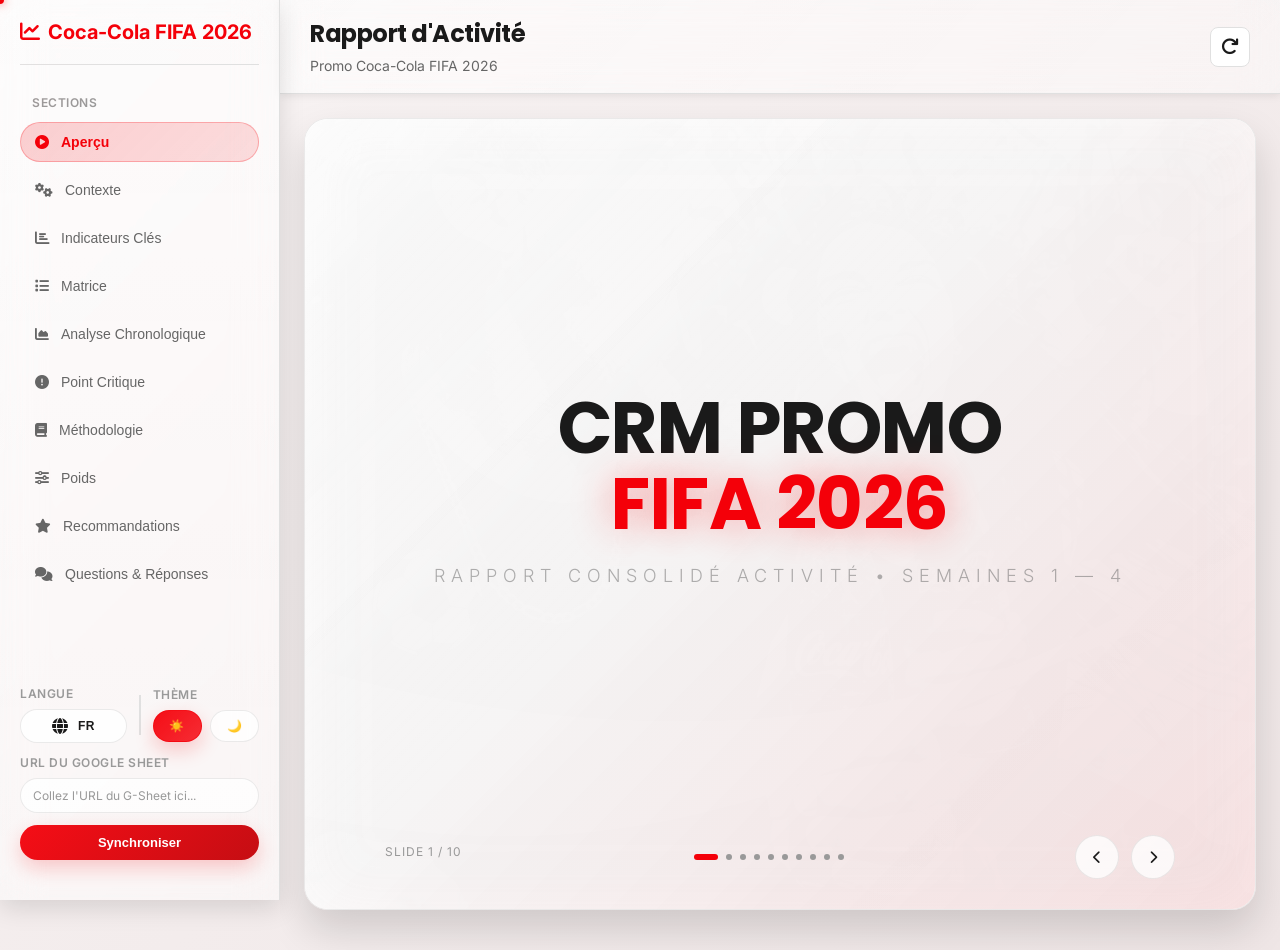
==== index.html @ 8c5ec9ca "Deploy dashboard" ====
<!DOCTYPE html>
<html lang="fr">
<head>
  <meta charset="UTF-8">
  <meta name="viewport" content="width=device-width, initial-scale=1.0">
  <title data-i18n="header.title">Rapport d'Activité - Coca-Cola FIFA 2026</title>
  
  <!-- Fonts -->
  <link rel="preconnect" href="https://fonts.googleapis.com">
  <link rel="preconnect" href="https://fonts.gstatic.com" crossorigin>
  <link href="https://fonts.googleapis.com/css2?family=Poppins:wght@300;500;700&family=Inter:wght@300;400;500;600;700&display=swap" rel="stylesheet">
  
  <!-- Font Awesome -->
  <link rel="stylesheet" href="https://cdnjs.cloudflare.com/ajax/libs/font-awesome/6.5.1/css/all.min.css">
  
  <!-- Main Stylesheet -->
  <link rel="stylesheet" href="css/main.css">
</head>
<body>

<!-- Curseur personnalisé -->
<div id="custom-cursor"></div>
<div id="cursor-halo"></div>

<div class="container">
  
  <!-- ============================================
       SIDEBAR NAVIGATION
       ============================================ -->
  <aside class="sidebar">
    <div class="sidebar-header">
      <div class="sidebar-logo">
        <i class="fas fa-chart-line"></i>
        <span data-i18n="sidebar.title">Coca-Cola FIFA 2026</span>
      </div>
      <button class="sidebar-toggle">
        <i class="fas fa-times"></i>
      </button>
    </div>
    
    <!-- Navigation Links -->
    <nav class="nav-section">
      <div class="nav-section-title" data-i18n="sidebar.sections">Sections</div>
      
      <button class="nav-link active" data-slide="0">
        <i class="fas fa-play-circle"></i>
        <span data-i18n="sidebar.nav.overview">Aperçu</span>
      </button>
      
      <button class="nav-link" data-slide="1">
        <i class="fas fa-cogs"></i>
        <span data-i18n="sidebar.nav.context">Contexte</span>
      </button>
      
      <button class="nav-link" data-slide="2">
        <i class="fas fa-chart-bar"></i>
        <span data-i18n="sidebar.nav.kpis">Indicateurs Clés</span>
      </button>
      
      <button class="nav-link" data-slide="3">
        <i class="fas fa-list"></i>
        <span data-i18n="sidebar.nav.matrix">Matrice</span>
      </button>
      
      <button class="nav-link" data-slide="4">
        <i class="fas fa-chart-area"></i>
        <span data-i18n="sidebar.nav.analysis">Analyse</span>
      </button>
      
      <button class="nav-link" data-slide="5">
        <i class="fas fa-exclamation-circle"></i>
        <span data-i18n="sidebar.nav.critical">Point Critique</span>
      </button>
      
      <button class="nav-link" data-slide="6">
        <i class="fas fa-book"></i>
        <span data-i18n="sidebar.nav.methodology">Méthodologie</span>
      </button>
      
      <button class="nav-link" data-slide="7">
        <i class="fas fa-sliders-h"></i>
        <span data-i18n="sidebar.nav.weighting">Poids</span>
      </button>
      
      <button class="nav-link" data-slide="8">
        <i class="fas fa-star"></i>
        <span data-i18n="sidebar.nav.recommendations">Recommandations</span>
      </button>
      
      <button class="nav-link" data-slide="9">
        <i class="fas fa-comments"></i>
        <span data-i18n="sidebar.nav.qa">Q&A</span>
      </button>
    </nav>
    
    <!-- Controls Section -->
    <div class="sidebar-controls">

      <!-- Language and Theme Controls -->
      <div class="goup-language-and-theme">
        <!-- Language Control -->
        <div class="control-group">
          <label class="control-label" data-i18n="controls.language">Langue</label>
          <button id="language-toggle" class="btn-control language-toggle">
              <i class="fas fa-globe"></i>
              <span id="current-language">FR</span>
          </button>
          <!-- <div class="control-buttons">
            <button class="btn-control active" data-lang="fr" data-i18n="controls.light">FR</button>
            <button class="btn-control" data-lang="en" data-i18n="controls.dark">EN</button>
          </div> -->
        </div>
        
        <div class="separator"></div>


        <!-- Theme Control -->
        <div class="control-group">
          <label class="control-label" data-i18n="controls.theme">Thème</label>
          <div class="control-buttons">
            <button class="btn-control active" data-theme="light" data-i18n="controls.light">☀️</button>
            <button class="btn-control" data-theme="dark" data-i18n="controls.dark">🌙</button>
          </div>
        </div>
      </div>

      
      <!-- Google Sheet URL Input -->
      <div class="control-group">
        <label class="control-label" data-i18n="controls.sheet_url">Google Sheet</label>
        <input 
          type="text" 
          id="sheet-url-input" 
          class="input-sheet-url" 
          data-i18n-placeholder="controls.sheet_placeholder"
          placeholder="Collez l'URL du G-Sheet ici..."
        >
      </div>
      
      <!-- Sync Button -->
      <button id="btn-sync" class="btn-sync" data-i18n="controls.sync">
        <i class="fas fa-sync-alt"></i> Synchroniser
      </button>
      
      <!-- Sync Status -->
      <div id="sync-status" class="sync-status"></div>
    </div>
  </aside>
  
  <!-- ============================================
       MAIN CONTENT AREA
       ============================================ -->
  <main class="main-content">
    
    <!-- Top Header -->
    <header class="top-header">
      <div>
        <h1 class="header-title" data-i18n="header.title">Rapport d'Activité</h1>
        <p style="font-size: 14px; color: var(--text-secondary); margin-top: 4px;" data-i18n="header.subtitle">Promo Coca-Cola FIFA 2026</p>
      </div>
      <div class="header-actions">
        <button class="btn-icon" id="btn-refresh" title="Actualiser">
          <i class="fas fa-redo"></i>
        </button>
      </div>
    </header>
    
    <!-- Presentation Deck -->
    <div class="presentation-container">
      <div class="presentation-deck">
        
        <!-- ============================================
             SLIDE 1: TITLE
             ============================================ -->
        <div class="slide active" id="s1">
          <div style="margin: auto; text-align: center;">
            <h1 style="font-size: 72px; line-height: 1.05; font-weight: 700; margin-bottom: 20px;">
              CRM PROMO<br><span style="color: var(--accent-red); text-shadow: 0 0 40px rgba(244,0,9,0.4);">FIFA 2026</span>
            </h1>
            <p style="font-size: 18px; letter-spacing: 6px; text-transform: uppercase; opacity: 0.5; font-weight: 300;" data-i18n="slide.subtitle">Rapport Consolidé Activité • Semaines 1 — 4</p>
          </div>
        </div>
        
        <!-- ============================================
             SLIDE 2: OPERATIONAL CONTEXT
             ============================================ -->
        <div class="slide" id="s2">
          <div class="slide-header">
            <div class="meta-info">Section 01</div>
            <h2 class="slide-title" data-i18n="slide2.title">Contexte Opérationnel</h2>
          </div>
          <div class="grid-2" style="margin: auto 0;">
            <p style="font-size: 20px; line-height: 1.7; font-weight: 300; color: var(--text-primary);" data-i18n="slide2.description">
              Lancement stratégique de la campagne d'activation le 8 Juin 2026. Prise en main immédiate du support de gestion par l'équipe CRM le 9 Juin afin de structurer la remontée de données et optimiser l'entonnoir d'engagement.
            </p>
            <div class="glass-panel">
              <h3 style="margin-bottom: 15px; color: var(--accent-red);" data-i18n="slide2.mission">
                <i class="fa-solid fa-crosshairs" style="margin-right: 10px;"></i> Mission Clé
              </h3>
              <p data-i18n="slide2.mission_desc">Transformer le flux brut d'appels entrants et d'interactions WhatsApp en rapports qualitatifs exploitables pour l'audit marketing final.</p>
            </div>
          </div>
        </div>
        
        <!-- ============================================
             SLIDE 3: KPI
             ============================================ -->
        <div class="slide" id="s3">
          <div class="slide-header">
            <div class="meta-info">Section 02</div>
            <h2 class="slide-title" data-i18n="slide3.title">Indicateurs Majeurs (KPI)</h2>
          </div>
          <div class="grid-3">
            <div class="interactive-card">
              <i class="fa-solid fa-database"></i>
              <div class="huge-number" data-kpi="crm-lines">871</div>
              <h3 data-i18n="slide3.crm_lines">Lignes CRM</h3>
              <p style="font-size: 14px; margin-top: 10px;" data-i18n="slide3.crm_desc">Enregistrements d'incidents consolidés et qualifiés.</p>
            </div>
            <div class="interactive-card">
              <i class="fa-solid fa-filter"></i>
              <div class="huge-number">100%</div>
              <h3 data-i18n="slide3.segmentation">Segmentation</h3>
              <p style="font-size: 14px; margin-top: 10px;" data-i18n="slide3.segmentation_desc">Saisie rigoureuse par type de plainte et région.</p>
            </div>
            <div class="interactive-card">
              <i class="fa-solid fa-map-location-dot"></i>
              <div class="huge-number">Hub</div>
              <h3 data-i18n="slide3.hub">Kinshasa</h3>
              <p style="font-size: 14px; margin-top: 10px;" data-i18n="slide3.hub_desc">Épicentre du traitement opérationnel Eldorado.</p>
            </div>
          </div>
        </div>
        
        <!-- ============================================
             SLIDE 4: INCIDENT MATRIX
             ============================================ -->
        <div class="slide" id="s4">
          <div class="slide-header">
            <div class="meta-info">Section 03</div>
            <h2 class="slide-title" data-i18n="slide4.title">Matrice des Incidents</h2>
          </div>
          <div class="glass-panel matrix-shell" style="margin-top: 8px; padding: 0;">
            <div class="matrix-table-wrapper">
              <table id="incident-matrix-table" class="incident-matrix-table">
                <thead></thead>
                <tbody></tbody>
              </table>
            </div>
          </div>
        </div>
        
        <!-- ============================================
             SLIDE 5: WEEKLY ANALYSIS
             ============================================ -->
        <div class="slide" id="s5">
          <div class="slide-header">
            <div class="meta-info">Section 04 • Module Dynamique</div>
            <h2 class="slide-title" data-i18n="slide5.title">Analyse Chronologique par Filtre</h2>
          </div>
          <div class="filter-nav"></div>
          <div class="grid-2" style="margin-top: 10px; gap: 24px; align-items: center;">
            <div class="glass-panel week-panel" style="text-align: center;">
              <h3 id="week-title" style="color: var(--accent-red); margin-bottom: 20px;">Statistiques Semaine 1</h3>
              <div style="font-size: 64px; font-weight: 700; margin-bottom: 10px;" data-metric="ticket-count">144</div>
              <p data-i18n="slide5.tickets">Tickets Enregistrés</p>
              <div id="week-status" style="margin-top: 15px; padding: 6px 15px; background: rgba(34, 197, 94, 0.2); border-radius: 20px; display: inline-block; color: #22c55e;">Phase Test / Stable</div>
            </div>
            <div class="metrics-stack">
              <div class="metric-row">
                <div class="metric-label" data-i18n="slide5.rate">Taux d'incidents capsule</div>
                <div class="track"><div class="fill" id="bar-fill-1" style="width: 25%;"></div></div>
              </div>
              <div class="week-bars" id="week-bars"></div>
              <div class="week-legend" id="week-pie-legend"></div>
              <p style="font-size: 14px; opacity: 0.6;" data-i18n="slide5.hint">Cliquez sur les boutons de semaine ci-dessus pour observer l'évolution exponentielle des goulots d'étranglement.</p>
            </div>
          </div>
        </div>
        
        <!-- ============================================
             SLIDE 6: CRITICAL POINT
             ============================================ -->
        <div class="slide" id="s6">
          <div class="slide-header">
            <div class="meta-info">Section 05</div>
            <h2 class="slide-title" data-i18n="slide6.title">Point Critique : Lisibilité</h2>
          </div>
          <div class="grid-2" style="margin: auto 0;">
            <div class="glass-panel">
              <h3 style="margin-bottom: 15px; color: var(--accent-red);" data-i18n="slide6.anomaly">
                <i class="fa-solid fa-eye-slash" style="margin-right: 10px;"></i> Anomalie Majeure
              </h3>
              <p data-i18n="slide6.anomaly_desc">Les codes imprimés sous les capsules présentent des défauts de lisibilité chroniques, transformant l'expérience utilisateur en source de frustration.</p>
            </div>
            <div class="glass-panel" style="background: rgba(244,0,9,0.02); border-color: rgba(244,0,9,0.15);">
              <h3 style="margin-bottom: 15px;" data-i18n="slide6.overload">Surcharge Équipe</h3>
              <p data-i18n="slide6.overload_desc">Ce défaut technique transforme l'expérience automatisée (Chatbot) en une obligation de traitement manuel par l'équipe d'Eldorado Design, provoquant un allongement des délais de réponse en Semaine 4.</p>
            </div>
          </div>
        </div>
        
        <!-- ============================================
             SLIDE 7: METHODOLOGY
             ============================================ -->
        <div class="slide" id="s7">
          <div class="slide-header">
            <div class="meta-info">Section 06</div>
            <h2 class="slide-title" data-i18n="slide7.title">Rapprochements Statistiques</h2>
          </div>
          <div class="glass-panel" style="margin: auto 0;">
            <p style="font-size: 20px; font-weight: 500; margin-bottom: 30px; color: var(--text-primary);" data-i18n="slide7.note">
              Note méthodologique pour la lecture des tableaux de bord marketing :
            </p>
            <div class="grid-2">
              <div>
                <h4 style="color: var(--accent-red); margin-bottom: 10px;" data-i18n="slide7.unreadable_vs">
                  <i class="fa-solid fa-shuffle"></i> Codes Illisibles vs Rejetés
                </h4>
                <p style="font-size: 15px;" data-i18n="slide7.unreadable_vs_desc">La majorité des codes catégorisés comme "rejetés par le système informatique" découlent en réalité d'une mauvaise lecture induite par l'impression floue.</p>
              </div>
              <div>
                <h4 style="color: var(--accent-red); margin-bottom: 10px;" data-i18n="slide7.delayed_vs">
                  <i class="fa-solid fa-shuffle"></i> Gain Différé vs Non Reçu
                </h4>
                <p style="font-size: 15px;" data-i18n="slide7.delayed_vs_desc">La nuance repose uniquement sur l'état d'esprit et l'urgence exprimée par le consommateur au téléphone lors de son appel au support.</p>
              </div>
            </div>
          </div>
        </div>
        
        <!-- ============================================
             SLIDE 8: PROPORTIONAL WEIGHTS
             ============================================ -->
        <div class="slide" id="s8">
          <div class="slide-header">
            <div class="meta-info">Section 07</div>
            <h2 class="slide-title" data-i18n="slide8.title">Poids Proportionnel des Requêtes</h2>
          </div>
          <div class="glass-panel metrics-stack" style="margin: auto 0;">
            <div class="weight-chart-shell">
              <div class="weight-bars" id="weight-bars"></div>
            </div>
            <div class="weight-legend">
              <div class="metric-row legend-row" id="metric-unreadable">
                <span class="legend-swatch"></span>
                <div class="metric-label" data-i18n="slide8.unreadable">Codes Illisibles & Rejetés</div>
                <div class="metric-value">29%</div>
              </div>
              <div class="metric-row legend-row" id="metric-delayed">
                <span class="legend-swatch"></span>
                <div class="metric-label" data-i18n="slide8.delayed">Gains Différés (Opérateurs)</div>
                <div class="metric-value">21%</div>
              </div>
              <div class="metric-row legend-row" id="metric-bugs">
                <span class="legend-swatch"></span>
                <div class="metric-label" data-i18n="slide8.bugs">Bugs d'Accès Chatbot</div>
                <div class="metric-value">15%</div>
              </div>
              <div class="metric-row legend-row" id="metric-info">
                <span class="legend-swatch"></span>
                <div class="metric-label" data-i18n="slide8.info">Demandes d'Informations</div>
                <div class="metric-value">35%</div>
              </div>
            </div>
          </div>
        </div>
        
        <!-- ============================================
             SLIDE 9: RECOMMENDATIONS
             ============================================ -->
        <div class="slide" id="s9">
          <div class="slide-header">
            <div class="meta-info">Section 08</div>
            <h2 class="slide-title" data-i18n="slide9.title">Recommandations Immédiates</h2>
          </div>
          <div class="grid-3" style="margin: auto 0;">
            <div class="glass-panel">
              <div style="font-size: 24px; font-weight: 700; color: var(--accent-red); margin-bottom: 10px;">01. <span data-i18n="slide9.tech">Technique</span></div>
              <p style="font-size: 14px;" data-i18n="slide9.tech_desc">Mettre en place un script de tolérance sur le Chatbot permettant de tester automatiquement les substitutions courantes (ex: remplacer 'O' par '0').</p>
            </div>
            <div class="glass-panel">
              <div style="font-size: 24px; font-weight: 700; color: var(--accent-red); margin-bottom: 10px;">02. <span data-i18n="slide9.process">Process</span></div>
              <p style="font-size: 14px;" data-i18n="slide9.process_desc">Ajouter un message d'attente automatique rappelant aux participants un délai de vérification réseau pouvant atteindre 48 heures maximum.</p>
            </div>
            <div class="glass-panel">
              <div style="font-size: 24px; font-weight: 700; color: var(--accent-red); margin-bottom: 10px;">03. <span data-i18n="slide9.print">Print</span></div>
              <p style="font-size: 14px;" data-i18n="slide9.print_desc">Ajuster la calibration des têtes d'impression en usine d'embouteillage pour contrer les anomalies de déchiffrage.</p>
            </div>
          </div>
        </div>
        
        <!-- ============================================
             SLIDE 10: Q&A
             ============================================ -->
        <div class="slide" id="s10">
          <div style="margin: auto; text-align: center;">
            <h2 style="font-size: 56px; margin-bottom: 20px;" data-i18n="slide10.title">Questions & Réponses</h2>
            <p style="font-size: 18px; max-width: 600px; margin: 0 auto 40px; opacity: 0.7;" data-i18n="slide10.thanks">
              Merci pour votre attention. Le registre de données CRM historique reste consultable pour audit complémentaire.
            </p>
            <div style="font-size: 11px; letter-spacing: 2px; text-transform: uppercase; opacity: 0.3;" data-i18n="slide10.footer">
              Livrable Stratégique Eldorado Design • Kinshasa 2026
            </div>
          </div>
        </div>
        
        <!-- Deck Controls -->
        <div class="deck-controls">
          <div class="meta-info" id="deck-tracker">Slide 1 / 10</div>
          <div class="indicators" id="dots-container"></div>
          <div class="nav-arrows">
            <button class="arrow" title="Précédent">
              <i class="fa-solid fa-chevron-left"></i>
            </button>
            <button class="arrow" title="Suivant">
              <i class="fa-solid fa-chevron-right"></i>
            </button>
          </div>
        </div>
      </div>
    </div>
  </main>
</div>

<!-- Scripts -->
<script src="js/i18n.js"></script>
<script src="js/sheets-sync.js"></script>
<script src="js/app.js"></script>

</body>
</html>
---- css/main.css ----
/* ============================================
   COCA-COLA FIFA 2026 DASHBOARD
   Main Stylesheet - Responsive & Themeable
   ============================================ */

:root {
  /* Light Mode Colors */
  --bg-primary: #ffffff;
  --bg-secondary: #f8f9fa;
  --bg-tertiary: #e9ecef;
  --text-primary: #1a1a1a;
  --text-secondary: #666666;
  --text-tertiary: #999999;
  --border-color: #e0e0e0;
  --accent-red: #F40009;
  --accent-red-light: rgba(244, 0, 9, 0.1);
  --accent-red-dark: #c20006;
  --glass-bg: rgba(255, 255, 255, 0.78);
  --glass-border: rgba(0, 0, 0, 0.08);
  --shadow-sm: 0 2px 8px rgba(0, 0, 0, 0.08);
  --shadow-md: 0 8px 24px rgba(0, 0, 0, 0.12);
  --shadow-lg: 0 20px 40px rgba(0, 0, 0, 0.15);
  --page-bg: linear-gradient(135deg, #f7f2f2 0%, #efe6e6 100%);
  --deck-bg: linear-gradient(135deg, rgba(255, 255, 255, 0.9), rgba(255, 255, 255, 0.82));
  --slide-bg: linear-gradient(135deg, rgba(255, 255, 255, 0.96) 0%, rgba(250, 247, 247, 0.98) 100%);
  --panel-bg: rgba(255, 255, 255, 0.74);
  --panel-border: rgba(0, 0, 0, 0.08);
  --panel-shadow: 0 12px 36px rgba(0, 0, 0, 0.08), inset 0 1px 0 rgba(255, 255, 255, 0.38);
  --slide-overlay: linear-gradient(135deg, rgba(255, 255, 255, 0.22), transparent 45%, rgba(244, 0, 9, 0.08));
  --page-overlay: linear-gradient(135deg, rgba(255, 255, 255, 0.76) 0%, rgba(245, 240, 240, 0.9) 100%);
}

body.dark-mode {
  --bg-primary: #060000;
  --bg-secondary: rgba(18, 8, 8, 0.92);
  --bg-tertiary: rgba(255, 255, 255, 0.08);
  --text-primary: #ffffff;
  --text-secondary: rgba(255, 255, 255, 0.72);
  --text-tertiary: rgba(255, 255, 255, 0.5);
  --border-color: rgba(255, 255, 255, 0.12);
  --glass-bg: rgba(255, 255, 255, 0.05);
  --glass-border: rgba(255, 255, 255, 0.12);
  --shadow-sm: 0 2px 8px rgba(0, 0, 0, 0.35);
  --shadow-md: 0 8px 24px rgba(0, 0, 0, 0.45);
  --shadow-lg: 0 20px 40px rgba(0, 0, 0, 0.6);
  --page-bg: linear-gradient(135deg, #050000 0%, #0a0000 100%);
  --deck-bg: linear-gradient(135deg, rgba(255, 255, 255, 0.04), rgba(255, 255, 255, 0.02));
  --slide-bg: linear-gradient(135deg, rgba(10, 1, 1, 0.95) 0%, rgba(4, 0, 0, 0.98) 100%);
  --panel-bg: rgba(255, 255, 255, 0.04);
  --panel-border: rgba(255, 255, 255, 0.1);
  --panel-shadow: 0 12px 36px rgba(0, 0, 0, 0.28), inset 0 1px 0 rgba(255, 255, 255, 0.12);
  --slide-overlay: linear-gradient(135deg, rgba(255, 255, 255, 0.03), transparent 45%, rgba(244, 0, 9, 0.08));
  --page-overlay: linear-gradient(135deg, rgba(5, 0, 0, 0.95) 0%, rgba(10, 1, 1, 0.92) 100%);
}

/* ============================================
   RESET & CORE
   ============================================ */

* {
  box-sizing: border-box;
  margin: 0;
  padding: 0;
  cursor: none !important;
}

/* Curseur personnalisé */
#custom-cursor {
  width: 8px;
  height: 8px;
  background: var(--accent-red);
  border-radius: 50%;
  position: fixed;
  pointer-events: none;
  z-index: 10000;
  transform: translate(-50%, -50%);
  transition: width 0.2s, height 0.2s, background-color 0.2s;
  box-shadow: 0 0 10px rgba(244, 0, 9, 0.6);
}

#cursor-halo {
  width: 300px;
  height: 300px;
  background: radial-gradient(circle, rgba(244, 0, 9, 0.15) 0%, transparent 70%);
  position: fixed;
  pointer-events: none;
  z-index: 9999;
  transform: translate(-50%, -50%);
  mix-blend-mode: screen;
}

html {
  scroll-behavior: smooth;
  cursor: none !important;
}

body {
  position: relative;
  font-family: 'Inter', -apple-system, BlinkMacSystemFont, 'Segoe UI', sans-serif;
  background: var(--page-bg);
  color: var(--text-primary);
  transition: background 0.3s ease, color 0.3s ease;
  overflow-x: hidden;
}

body::before {
  content: '';
  position: fixed;
  inset: 0;
  background-image: url('../Gemini_Generated_Image_10ymps10ymps10ym.png');
  background-position: center;
  background-size: cover;
  opacity: 0;
  filter: grayscale(1) brightness(0.7);
  pointer-events: none;
  z-index: -2;
  transition: opacity 0.3s ease;
}

body::after {
  content: '';
  position: fixed;
  inset: 0;
  background: var(--page-overlay);
  pointer-events: none;
  z-index: -1;
}

body.dark-mode::before {
  opacity: 0.06;
}

body.dark-mode {
  background: var(--page-bg);
}

/* ============================================
   LAYOUT & GRID
   ============================================ */

.container {
  display: flex;
  min-height: 100vh;
  position: relative;
}

.sidebar {
  width: 280px;
  background: linear-gradient(180deg, rgba(255, 255, 255, 0.06), rgba(255, 255, 255, 0.03));
  backdrop-filter: blur(20px) saturate(140%);
  -webkit-backdrop-filter: blur(20px) saturate(140%);
  border-right: 1px solid var(--border-color);
  padding: 20px;
  overflow-y: auto;
  position: fixed;
  height: 100vh;
  left: 0;
  top: 0;
  z-index: 1000;
  box-shadow: var(--shadow-md);
  transition: transform 0.3s ease;
}

.sidebar.collapsed {
  transform: translateX(-100%);
}

@media (max-width: 768px) {
  .sidebar {
    width: 100%;
    transform: translateX(-100%);
  }
  
  .sidebar.active {
    transform: translateX(0);
  }
}

.main-content {
  margin-left: 280px;
  flex: 1;
  display: flex;
  flex-direction: column;
}

@media (max-width: 768px) {
  .main-content {
    margin-left: 0;
  }
}

/* ============================================
   SIDEBAR NAVIGATION
   ============================================ */

.sidebar-header {
  display: flex;
  align-items: center;
  justify-content: space-between;
  margin-bottom: 30px;
  padding-bottom: 20px;
  border-bottom: 1px solid var(--border-color);
}

.sidebar-logo {
  font-size: 20px;
  font-weight: 700;
  color: var(--accent-red);
  display: flex;
  align-items: center;
  gap: 8px;
}

.sidebar-logo svg {
  width: 24px;
  height: 24px;
}

.sidebar-toggle {
  display: none;
  background: none;
  border: none;
  cursor: pointer;
  font-size: 20px;
  color: var(--text-primary);
}

@media (max-width: 768px) {
  .sidebar-toggle {
    display: block;
  }
}

.nav-section {
  margin-bottom: 30px;
}

.nav-section-title {
  font-size: 12px;
  font-weight: 600;
  text-transform: uppercase;
  color: var(--text-tertiary);
  letter-spacing: 0.5px;
  margin-bottom: 12px;
  padding-left: 12px;
}

.nav-link {
  display: flex;
  align-items: center;
  gap: 12px;
  padding: 11px 14px;
  margin-bottom: 8px;
  border-radius: 999px;
  background: transparent;
  border: 1px solid transparent;
  color: var(--text-secondary);
  cursor: pointer;
  font-size: 14px;
  font-weight: 500;
  transition: all 0.2s ease;
  text-align: left;
  width: 100%;
}

.nav-link:hover {
  background: rgba(244, 0, 9, 0.12);
  color: var(--accent-red);
  border-color: rgba(244, 0, 9, 0.2);
}

.nav-link.active {
  background: linear-gradient(135deg, rgba(244, 0, 9, 0.18), rgba(244, 0, 9, 0.12));
  color: var(--accent-red);
  border-color: rgba(244, 0, 9, 0.24);
  font-weight: 600;
}

.nav-link svg {
  width: 18px;
  height: 18px;
}

/* ============================================
   SIDEBAR CONTROLS
   ============================================ */

.sidebar-controls {
  position: absolute;
  bottom: 20px;
  left: 20px;
  right: 20px;
  display: flex;
  flex-direction: column;
  gap: 12px;
}

.goup-language-and-theme {
  display: flex;
  flex-direction: row;
  gap: 12px;
  align-items: center;
  width: 100%;
}

.goup-language-and-theme .control-group {
  /* flex: 1; */
  width: 100%;
}

.goup-language-and-theme .separator {
  flex-grow: 1;
  height: 40px !important;
  width: .5px;
  /* background: var(--border-color) !important; */
  border: 1px solid var(--border-color);
}

.control-group {
  display: flex;
  flex-direction: column;
  gap: 8px;
}

.control-label {
  font-size: 12px;
  font-weight: 600;
  text-transform: uppercase;
  color: var(--text-tertiary);
  letter-spacing: 0.5px;
}

.control-buttons {
  display: flex;
  gap: 8px;
}

.btn-control {
  flex: 1;
  padding: 8px 10px;
  border: 1px solid var(--glass-border);
  border-radius: 999px;
  background: var(--glass-bg);
  color: var(--text-primary);
  cursor: pointer;
  font-size: 12px;
  font-weight: 600;
  letter-spacing: 0.04em;
  text-transform: uppercase;
  transition: all 0.2s ease;
  box-shadow: inset 0 1px 0 rgba(255, 255, 255, 0.16);
}

.btn-control:hover {
  background: rgba(244, 0, 9, 0.14);
  color: var(--accent-red);
  border-color: rgba(244, 0, 9, 0.24);
  transform: translateY(-1px);
}

.btn-control.active {
  background: linear-gradient(135deg, rgba(244, 0, 9, 0.95), rgba(244, 0, 9, 0.82));
  color: white;
  border-color: rgba(244, 0, 9, 0.6);
  box-shadow: 0 8px 20px rgba(244, 0, 9, 0.2);
}

.input-sheet-url {
  width: 100%;
  padding: 9px 12px;
  border: 1px solid var(--glass-border);
  border-radius: 999px;
  background: var(--glass-bg);
  color: var(--text-primary);
  font-size: 12px;
  font-family: 'Inter', sans-serif;
  box-shadow: inset 0 1px 0 rgba(255, 255, 255, 0.16);
}

.input-sheet-url::placeholder {
  color: var(--text-tertiary);
}

.btn-sync {
  width: 100%;
  padding: 10px 16px;
  background: linear-gradient(135deg, rgba(244, 0, 9, 0.95), rgba(194, 0, 6, 0.95));
  color: white;
  border: none;
  border-radius: 999px;
  cursor: pointer;
  font-size: 13px;
  font-weight: 600;
  transition: all 0.2s ease;
  box-shadow: 0 8px 20px rgba(244, 0, 9, 0.2);
}

.btn-sync:hover {
  transform: translateY(-1px);
  box-shadow: 0 10px 24px rgba(244, 0, 9, 0.25);
}

.btn-sync:disabled {
  opacity: 0.5;
  cursor: not-allowed;
}

/* ============================================
   TOP HEADER
   ============================================ */

.top-header {
  background: linear-gradient(135deg, rgba(255, 255, 255, 0.06), rgba(255, 255, 255, 0.03));
  backdrop-filter: blur(18px) saturate(140%);
  -webkit-backdrop-filter: blur(18px) saturate(140%);
  border-bottom: 1px solid var(--border-color);
  padding: 16px 30px;
  display: flex;
  justify-content: space-between;
  align-items: center;
  box-shadow: var(--shadow-sm);
}

.header-title {
  font-size: 24px;
  font-weight: 700;
  color: var(--text-primary);
}

.header-actions {
  display: flex;
  gap: 12px;
  align-items: center;
}

.btn-icon {
  width: 40px;
  height: 40px;
  border-radius: 8px;
  border: 1px solid var(--border-color);
  background-color: var(--bg-primary);
  color: var(--text-primary);
  cursor: pointer;
  display: flex;
  align-items: center;
  justify-content: center;
  transition: all 0.2s ease;
  font-size: 18px;
}

.btn-icon:hover {
  background-color: var(--accent-red-light);
  color: var(--accent-red);
  border-color: var(--accent-red);
}

/* ============================================
   PRESENTATION DECK
   ============================================ */

.presentation-container {
  flex: 1;
  overflow: auto;
  display: flex;
  justify-content: center;
  align-items: stretch;
  background: var(--page-bg);
  padding: 24px 24px 40px;
}

.presentation-deck {
  width: 100%;
  max-width: 1480px;
  height: min(88vh, 960px);
  min-height: 760px;
  background: var(--deck-bg);
  backdrop-filter: blur(24px) saturate(140%);
  -webkit-backdrop-filter: blur(24px) saturate(140%);
  border: 1px solid var(--glass-border);
  border-radius: 24px;
  box-shadow: var(--shadow-lg);
  overflow: hidden;
  position: relative;
  backdrop-filter: blur(24px) saturate(140%);
}

.slide {
  position: absolute;
  top: 0;
  left: 0;
  width: 100%;
  height: 100%;
  padding: 48px 64px 96px;
  display: flex;
  flex-direction: column;
  opacity: 0;
  pointer-events: none;
  transform: scale(0.98) translateY(10px);
  transition: opacity 0.6s cubic-bezier(0.25, 1, 0.5, 1), transform 0.6s cubic-bezier(0.25, 1, 0.5, 1);
  z-index: 1;
  background: var(--slide-bg);
  overflow-y: auto;
  overflow-x: hidden;
  isolation: isolate;
}

.slide::before {
  content: '';
  position: absolute;
  inset: 0;
  background-image: url('../Gemini_Generated_Image_10ymps10ymps10ym.png');
  backdrop-filter: blur(32px) saturate(140%);
  background-size: cover;
  background-position: center;
  opacity: 0.1;
  filter: grayscale(1) brightness(0.7);
  mix-blend-mode: screen;
  z-index: -1;
}

.slide::after {
  content: '';
  position: absolute;
  inset: 0;
  background: var(--slide-overlay);
  z-index: -1;
}

.slide.active {
  opacity: 1;
  pointer-events: auto;
  transform: scale(1) translateY(0);
  z-index: 2;
}

/* ============================================
   GLASS MORPHISM & CARDS
   ============================================ */

.glass-panel {
  background: var(--panel-bg);
  backdrop-filter: blur(22px) saturate(140%);
  -webkit-backdrop-filter: blur(22px) saturate(140%);
  border: 1px solid var(--panel-border);
  border-radius: 20px;
  padding: 30px;
  box-shadow: var(--panel-shadow);
  transition: all 0.4s cubic-bezier(0.25, 1, 0.5, 1);
}

.glass-panel:hover {
  border-color: rgba(244, 0, 9, 0.3);
  background: rgba(244, 0, 9, 0.05);
  box-shadow: 0 20px 40px rgba(244, 0, 9, 0.14), inset 0 1px 0 rgba(255, 255, 255, 0.14);
  transform: translateY(-4px);
}

.interactive-card {
  background: rgba(255, 255, 255, 0.04);
  backdrop-filter: blur(18px) saturate(140%);
  -webkit-backdrop-filter: blur(18px) saturate(140%);
  border: 1px solid rgba(255, 255, 255, 0.08);
  border-radius: 18px;
  padding: 24px;
  text-align: center;
  transition: all 0.4s cubic-bezier(0.25, 1, 0.5, 1);
  box-shadow: 0 10px 28px rgba(0, 0, 0, 0.22);
}

.interactive-card:hover {
  transform: translateY(-10px) scale(1.01);
  border-color: rgba(244, 0, 9, 0.34);
  background: rgba(244, 0, 9, 0.07);
  box-shadow: 0 18px 36px rgba(244, 0, 9, 0.16), inset 0 1px 0 rgba(255, 255, 255, 0.12);
}

.interactive-card i {
  font-size: 36px;
  color: var(--accent-red);
  margin-bottom: 16px;
  display: block;
}

.huge-number {
  font-size: 48px;
  font-weight: 700;
  color: var(--accent-red);
  margin-bottom: 8px;
}

/* ============================================
   TYPOGRAPHY
   ============================================ */

h1, h2, h3, h4, h5, h6 {
  font-family: 'Poppins', sans-serif;
  font-weight: 700;
  letter-spacing: -0.5px;
}

.slide-header {
  border-left: 5px solid var(--accent-red);
  padding-left: 20px;
  margin-bottom: 40px;
}

.slide-title {
  font-size: 38px;
  text-transform: uppercase;
  letter-spacing: 1px;
  color: var(--text-primary);
}

.meta-info {
  font-size: 12px;
  color: var(--text-tertiary);
  letter-spacing: 1px;
  text-transform: uppercase;
  margin-bottom: 12px;
}

p, li {
  font-size: 16px;
  line-height: 1.6;
  color: var(--text-secondary);
}

/* ============================================
   GRIDS & LAYOUTS
   ============================================ */

.grid-2 {
  display: grid;
  grid-template-columns: 1fr 1fr;
  gap: 30px;
  align-items: center;
}

.grid-3 {
  display: grid;
  grid-template-columns: repeat(3, 1fr);
  gap: 24px;
}

@media (max-width: 1024px) {
  .grid-3 {
    grid-template-columns: repeat(2, 1fr);
  }
}

@media (max-width: 768px) {
  .grid-2, .grid-3 {
    grid-template-columns: 1fr;
  }
}

/* ============================================
   METRICS & PROGRESS BARS
   ============================================ */

.metrics-stack {
  display: flex;
  flex-direction: column;
  gap: 20px;
}

.week-panel {
  transition: opacity 0.35s ease, transform 0.35s ease;
}

.week-panel.is-changing {
  opacity: 0.35;
  transform: translateY(8px) scale(0.985);
}

.metric-row {
  display: flex;
  align-items: center;
  gap: 16px;
}

.metric-label {
  width: 200px;
  text-align: right;
  font-weight: 500;
  font-size: 14px;
  color: var(--text-secondary);
}

.track {
  flex-grow: 1;
  height: 12px;
  background: var(--bg-tertiary);
  border-radius: 10px;
  overflow: hidden;
  border: 1px solid var(--border-color);
}

.fill {
  height: 100%;
  background: linear-gradient(90deg, var(--accent-red-dark), var(--accent-red));
  border-radius: 10px;
  transform: scaleX(0);
  transform-origin: left;
  transition: width 0.8s cubic-bezier(0.25, 1, 0.5, 1), transform 0.8s cubic-bezier(0.25, 1, 0.5, 1);
}

.slide.active .fill {
  transform: scaleX(1);
}

.metric-value {
  width: 50px;
  text-align: right;
  font-weight: 600;
  color: var(--accent-red);
}

.week-bars {
  display: flex;
  flex-direction: column;
  gap: 12px;
  margin: 8px 0 12px;
}

.week-bar-row {
  display: flex;
  align-items: center;
  gap: 12px;
}

.week-bar-label {
  width: 72px;
  font-size: 13px;
  font-weight: 600;
  color: var(--text-secondary);
}

.week-bar-track {
  flex: 1;
  height: 12px;
  background: var(--bg-tertiary);
  border-radius: 999px;
  overflow: hidden;
  border: 1px solid var(--border-color);
}

.week-bar-fill {
  height: 100%;
  width: 0;
  background: linear-gradient(90deg, var(--accent-red-dark), var(--accent-red));
  border-radius: 999px;
  transform: scaleX(0);
  transform-origin: left;
  transition: width 0.8s cubic-bezier(0.25, 1, 0.5, 1), transform 0.8s cubic-bezier(0.25, 1, 0.5, 1);
}

.week-bar-row.active .week-bar-fill {
  box-shadow: 0 0 0 1px rgba(244, 0, 9, 0.16);
}

.week-bar-value {
  width: 40px;
  text-align: right;
  font-size: 13px;
  font-weight: 700;
  color: var(--accent-red);
}

.week-legend {
  display: flex;
  flex-wrap: wrap;
  justify-content: center;
  gap: 10px;
}

.week-legend-item {
  padding: 8px 12px;
  border-radius: 999px;
  border: 1px solid rgba(244, 0, 9, 0.24);
  background: transparent;
  color: var(--text-secondary);
  font-size: 12px;
  font-weight: 600;
  cursor: pointer;
  transition: all 0.3s ease;
}

.week-legend-item.active {
  background: var(--accent-red);
  color: white;
  box-shadow: 0 10px 24px rgba(244, 0, 9, 0.2);
}

.weight-chart-shell {
  display: flex;
  justify-content: center;
  align-items: center;
  margin-bottom: 14px;
}

.weight-bars {
  width: 100%;
  display: flex;
  flex-direction: column;
  gap: 10px;
}

.weight-bar-row {
  display: flex;
  align-items: center;
  gap: 12px;
}

.weight-bar-track {
  flex: 1;
  height: 12px;
  background: var(--bg-tertiary);
  border-radius: 999px;
  overflow: hidden;
  border: 1px solid var(--border-color);
}

.weight-bar-fill {
  height: 100%;
  width: 0;
  background: linear-gradient(90deg, var(--accent-red-dark), var(--accent-red));
  border-radius: 999px;
  transform: scaleX(0);
  transform-origin: left;
  transition: width 0.8s cubic-bezier(0.25, 1, 0.5, 1), transform 0.8s cubic-bezier(0.25, 1, 0.5, 1);
}

.weight-legend {
  display: flex;
  flex-direction: column;
  gap: 10px;
}

.legend-row {
  gap: 10px;
  justify-content: space-between;
}

.legend-row .metric-label {
  width: auto;
  text-align: left;
  flex: 1;
}

.legend-row .metric-value {
  width: auto;
  min-width: 46px;
}

.legend-swatch {
  width: 12px;
  height: 12px;
  border-radius: 50%;
  background: var(--accent-red);
  flex-shrink: 0;
  margin-top: 4px;
}

.legend-row:nth-child(2) .legend-swatch {
  background: rgba(244, 0, 9, 0.7);
}

.legend-row:nth-child(3) .legend-swatch {
  background: rgba(244, 0, 9, 0.42);
}

.legend-row:nth-child(4) .legend-swatch {
  background: rgba(244, 0, 9, 0.2);
}

/* ============================================
   TABLES
   ============================================ */

table {
  width: 100%;
  border-collapse: collapse;
  text-align: left;
}

.matrix-shell {
  padding: 0;
  overflow: hidden;
  height: 100%;
}

.matrix-table-wrapper {
  overflow: auto;
  max-height: 100%;
}

.incident-matrix-table {
  min-width: 100%;
}

.incident-matrix-table th {
  position: sticky;
  top: 0;
  z-index: 1;
}

th {
  padding: 16px;
  background: var(--accent-red-light);
  font-size: 13px;
  text-transform: uppercase;
  letter-spacing: 1px;
  color: var(--text-primary);
  border-bottom: 2px solid var(--accent-red);
  font-weight: 600;
}

td {
  padding: 14px 16px;
  border-bottom: 1px solid var(--border-color);
  font-size: 14px;
  transition: background-color 0.2s ease;
  vertical-align: top;
}

tr:hover td {
  background-color: var(--accent-red-light);
}

/* ============================================
   FILTERS & BUTTONS
   ============================================ */

.filter-nav {
  display: flex;
  gap: 12px;
  margin-bottom: 24px;
  flex-wrap: wrap;
}

.filter-btn {
  padding: 10px 20px;
  background: var(--bg-tertiary);
  border: 1px solid var(--border-color);
  border-radius: 24px;
  color: var(--text-primary);
  font-size: 13px;
  font-weight: 500;
  cursor: pointer;
  transition: all 0.3s ease;
}

.filter-btn:hover {
  background: var(--accent-red-light);
  border-color: var(--accent-red);
  color: var(--accent-red);
}

.filter-btn.active {
  background: var(--accent-red);
  border-color: var(--accent-red);
  color: white;
  box-shadow: var(--shadow-md);
}

/* ============================================
   DECK CONTROLS
   ============================================ */

.deck-controls {
  position: absolute;
  bottom: 30px;
  left: 80px;
  right: 80px;
  display: flex;
  justify-content: space-between;
  align-items: center;
  z-index: 100;
  pointer-events: auto;
}

.nav-arrows {
  display: flex;
  gap: 12px;
}

.arrow {
  width: 44px;
  height: 44px;
  border-radius: 50%;
  background: var(--glass-bg);
  border: 1px solid var(--glass-border);
  display: flex;
  justify-content: center;
  align-items: center;
  cursor: pointer;
  transition: all 0.3s ease;
  color: var(--text-primary);
}

.arrow:hover {
  background: var(--accent-red);
  color: white;
  border-color: var(--accent-red);
  transform: scale(1.05);
}

.indicators {
  display: flex;
  gap: 8px;
}

.dot {
  width: 6px;
  height: 6px;
  background: var(--text-tertiary);
  border-radius: 50%;
  transition: all 0.3s ease;
  cursor: pointer;
}

.dot:hover {
  background: var(--text-secondary);
}

.dot.active {
  width: 24px;
  background: var(--accent-red);
  border-radius: 4px;
}

/* ============================================
   ANIMATIONS & TRANSITIONS
   ============================================ */

@keyframes slideInUp {
  from {
    opacity: 0;
    transform: translateY(20px);
  }
  to {
    opacity: 1;
    transform: translateY(0);
  }
}

@keyframes fadeIn {
  from {
    opacity: 0;
  }
  to {
    opacity: 1;
  }
}

.fade-in {
  animation: fadeIn 0.6s ease;
}

.slide-in-up {
  animation: slideInUp 0.6s ease;
}

/* ============================================
   RESPONSIVE DESIGN
   ============================================ */

@media (max-width: 1024px) {
  .slide {
    padding: 40px 60px;
  }
  
  .slide-title {
    font-size: 32px;
  }
  
  .huge-number {
    font-size: 40px;
  }
}

@media (max-width: 768px) {
  .slide {
    padding: 30px 20px;
  }
  
  .slide-title {
    font-size: 24px;
  }
  
  .huge-number {
    font-size: 32px;
  }
  
  .deck-controls {
    left: 20px;
    right: 20px;
  }
  
  .metric-label {
    width: 120px;
    font-size: 12px;
  }
  
  p, li {
    font-size: 14px;
  }
}

/* ============================================
   UTILITY CLASSES
   ============================================ */

.text-center {
  text-align: center;
}

.text-right {
  text-align: right;
}

.mt-auto {
  margin-top: auto;
}

.mb-auto {
  margin-bottom: auto;
}

.margin-auto {
  margin: auto;
}

.opacity-50 {
  opacity: 0.5;
}

.opacity-75 {
  opacity: 0.75;
}

.hidden {
  display: none !important;
}

.loading {
  opacity: 0.6;
  pointer-events: none;
}

.sync-status {
  font-size: 12px;
  color: var(--text-tertiary);
  margin-top: 8px;
  text-align: center;
}

.sync-status.success {
  color: #22c55e;
}

.sync-status.error {
  color: #ef4444;
}

.sync-status.loading {
  animation: pulse 1.5s ease-in-out infinite;
}

@keyframes pulse {
  0%, 100% {
    opacity: 0.6;
  }
  50% {
    opacity: 1;
  }
}


.language-toggle{
    display:flex;
    align-items:center;
    justify-content:center;
    gap:10px;
    width:100%;
}

.language-toggle i{
    font-size:16px;
}
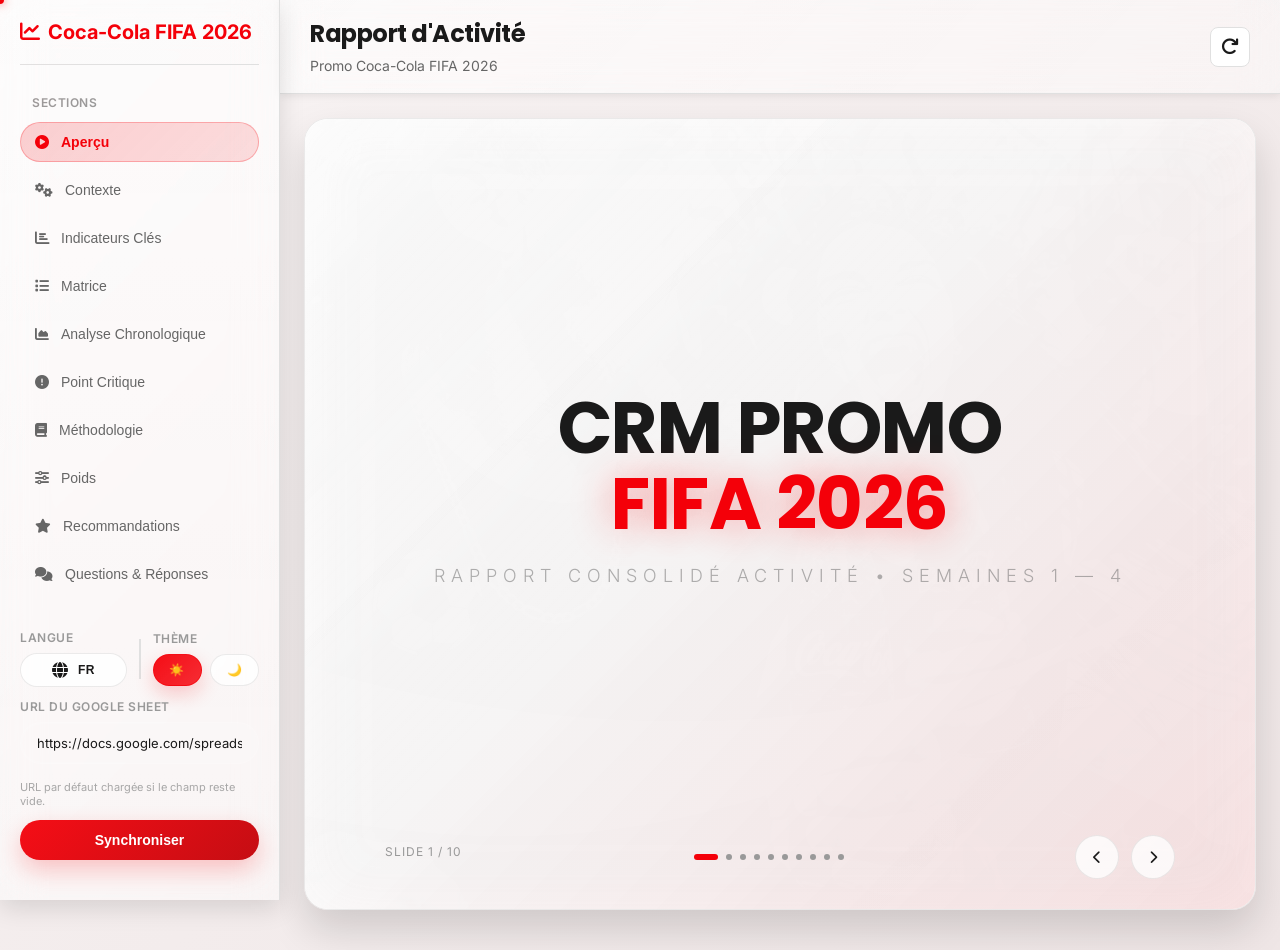
==== commit a1b5fbfb: "Sync local dashboard updates" ====
--- a/index.html
+++ b/index.html
@@ -135,6 +135,7 @@
           data-i18n-placeholder="controls.sheet_placeholder"
           placeholder="Collez l'URL du G-Sheet ici..."
         >
+        <div class="input-helper">URL par défaut chargée si le champ reste vide.</div>
       </div>
       
       <!-- Sync Button -->
@@ -259,6 +260,7 @@
             <h2 class="slide-title" data-i18n="slide5.title">Analyse Chronologique par Filtre</h2>
           </div>
           <div class="filter-nav"></div>
+          <div class="week-shortcut-hint">Utilisez les touches <span>1</span> <span>2</span> <span>3</span> … <span>9</span> pour changer de semaine</div>
           <div class="grid-2" style="margin-top: 10px; gap: 24px; align-items: center;">
             <div class="glass-panel week-panel" style="text-align: center;">
               <h3 id="week-title" style="color: var(--accent-red); margin-bottom: 20px;">Statistiques Semaine 1</h3>
--- a/css/main.css
+++ b/css/main.css
@@ -367,32 +367,52 @@
 
 .input-sheet-url {
   width: 100%;
-  padding: 9px 12px;
-  border: 1px solid var(--glass-border);
+  padding: 12px 16px;
+  border: 1px solid rgba(255,255,255,0.14);
   border-radius: 999px;
-  background: var(--glass-bg);
+  background: rgba(255,255,255,0.08);
   color: var(--text-primary);
-  font-size: 12px;
+  font-size: 13px;
   font-family: 'Inter', sans-serif;
-  box-shadow: inset 0 1px 0 rgba(255, 255, 255, 0.16);
+  box-shadow: inset 0 0 0 1px rgba(255, 255, 255, 0.06);
+  transition: all 0.2s ease;
+}
+
+.input-sheet-url:focus {
+  outline: none;
+  border-color: rgba(244,0,9,0.9);
+  box-shadow: 0 0 0 3px rgba(244,0,9,0.12);
 }
 
 .input-sheet-url::placeholder {
   color: var(--text-tertiary);
 }
 
+.input-helper {
+  margin-top: 8px;
+  font-size: 11px;
+  color: var(--text-tertiary);
+  opacity: 0.85;
+  text-align: left;
+}
+
 .btn-sync {
   width: 100%;
-  padding: 10px 16px;
+  padding: 12px 16px;
   background: linear-gradient(135deg, rgba(244, 0, 9, 0.95), rgba(194, 0, 6, 0.95));
   color: white;
   border: none;
   border-radius: 999px;
   cursor: pointer;
-  font-size: 13px;
-  font-weight: 600;
+  font-size: 14px;
+  font-weight: 700;
   transition: all 0.2s ease;
-  box-shadow: 0 8px 20px rgba(244, 0, 9, 0.2);
+  box-shadow: 0 10px 24px rgba(244, 0, 9, 0.22);
+}
+
+.btn-sync:hover {
+  transform: translateY(-1px);
+  box-shadow: 0 12px 28px rgba(244, 0, 9, 0.28);
 }
 
 .btn-sync:hover {
